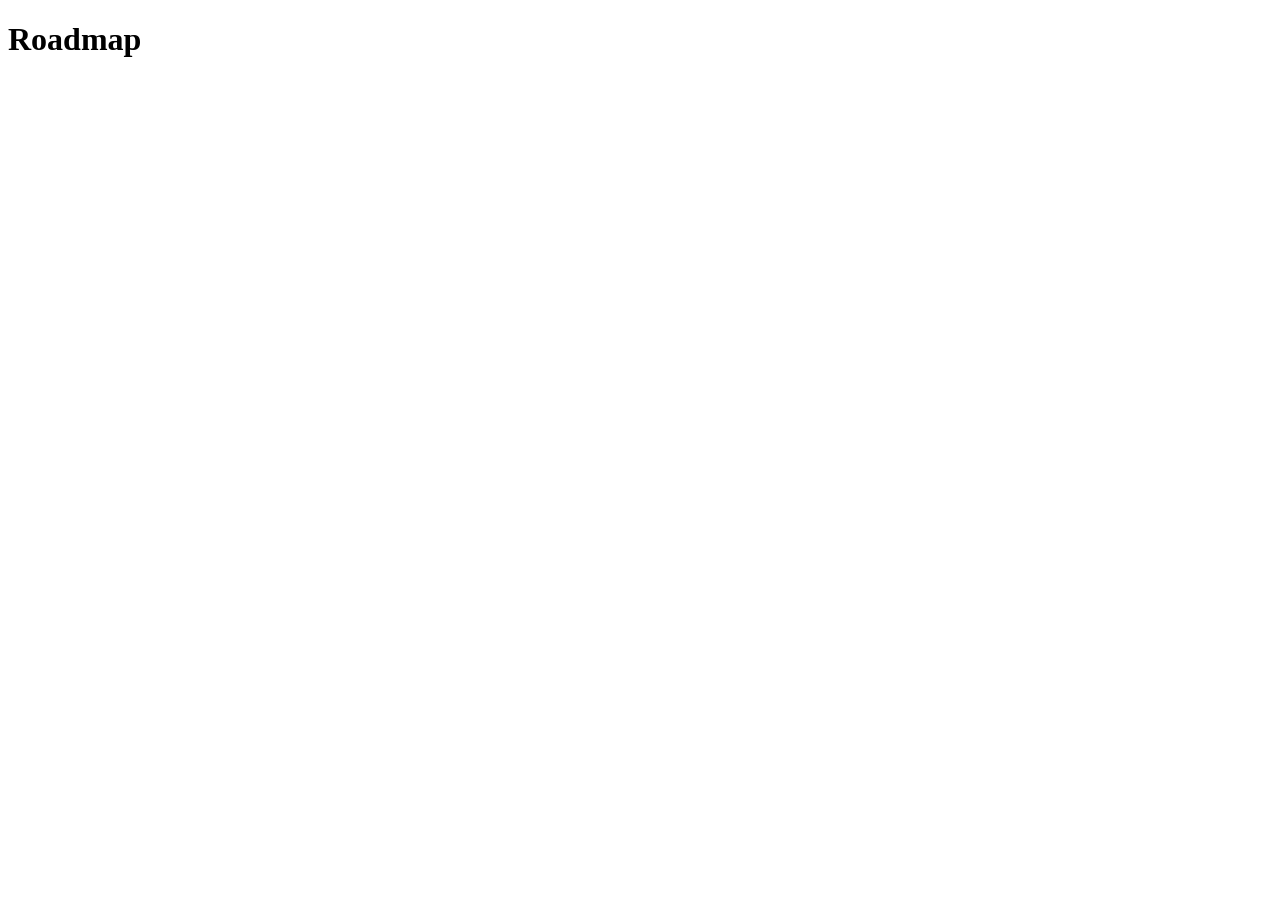
==== index.html @ 21d9bcfc "asdasd" ====
<!DOCTYPE html>
<html lang="en">
<head>
    <meta charset="UTF-8">
    <meta name="viewport" content="width=device-width, initial-scale=1.0">
    <title>Document</title>
</head>
<body>
    <h1>Roadmap</h1>
    <h2></h2>
</body>
</html>
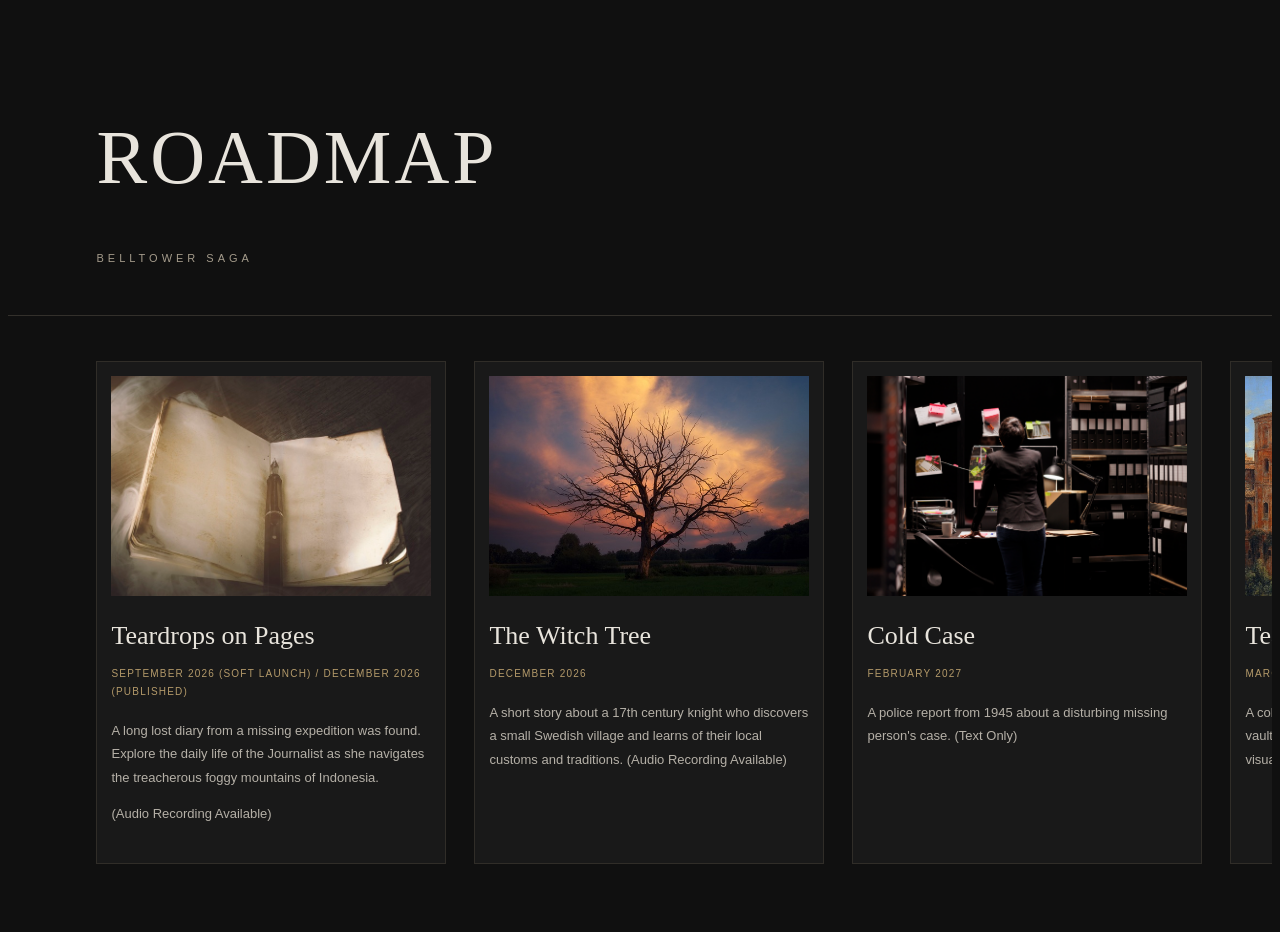
==== commit 0b720e30: "asdsa" ====
--- a/index.html
+++ b/index.html
@@ -1,12 +1,75 @@
+
 <!DOCTYPE html>
 <html lang="en">
 <head>
     <meta charset="UTF-8">
     <meta name="viewport" content="width=device-width, initial-scale=1.0">
-    <title>Document</title>
+
+    <title>Belltower Saga | Roadmap</title>
+
+    <link rel="stylesheet" href="styles.css">
 </head>
+
 <body>
-    <h1>Roadmap</h1>
-    <h2></h2>
+
+    <header>
+        <h1>Roadmap</h1>
+        <p>Belltower Saga</p>
+    </header>
+
+    <main>
+
+        <section class="story">
+            <img src="pages.jpg" alt="Teardrops on Pages">
+            <h2>Teardrops on Pages</h2>
+            <h3>September 2026 (Soft Launch) / December 2026 (Published)</h3>
+            <p>A long lost diary from a missing expedition was found. Explore the daily life of the Journalist as she navigates the treacherous foggy mountains of Indonesia.</p>
+            <p>(Audio Recording Available)</p>
+        </section>
+
+        <section class="story">
+            <img src="witchtree.jpg" alt="The Witch Tree">
+            <h2>The Witch Tree</h2>
+            <h3>December 2026</h3>
+            <p>A short story about a 17th century knight who discovers a small Swedish village and learns of their local customs and traditions. (Audio Recording Available)</p>
+        </section>
+
+        <section class="story">
+            <img src="coldcase.jpg" alt="Cold Case">
+            <h2>Cold Case</h2>
+            <h3>February 2027</h3>
+            <p>A police report from 1945 about a disturbing missing person's case. (Text Only)</p>
+        </section>
+
+        <section class="story">
+            <img src="paintings.jpg" alt="Teardrops on Paintings">
+            <h2>Teardrops on Paintings</h2>
+            <h3>March 2027</h3>
+            <p>A collection of 14th century paintings stored in the deep vaults of Belltower Archives. Follow the story using visual cues and information. (Images Only)</p>
+        </section>
+
+        <section class="story">
+            <img src="sunkengreed.jpg" alt="Sunken Greed">
+            <h2>Sunken Greed</h2>
+            <h3>April 2027</h3>
+            <p>A recovered captain's log from a lost vessel that went missing in 2007. (Text Only)</p>
+        </section>
+
+        <section class="story">
+            <img src="confession.png" alt="The Confession">
+            <h2>The Confession</h2>
+            <h3>May 2027</h3>
+            <p>A mother tries to protect her daughter from horrors that torment her after they settle into a small mining outpost. (Audio Recording Available)</p>
+        </section>
+
+        <section class="story">
+            <img src="photographs.jpg" alt="Teardrops on Photographs">
+            <h2>Teardrops on Photographs</h2>
+            <h3>June 2027</h3>
+            <p>The finale of the Belltower Saga. Explore the story through a series of photographs recovered from an vacation that went wrong. Everything will be revealed. All mysteries will be answered. (Images Only)</p>
+        </section>
+
+    </main>
+
 </body>
 </html>
--- a/styles.css
+++ b/styles.css
@@ -0,0 +1,126 @@
+```css
+/* GENERAL SETTINGS */
+* {
+    margin: 0;
+    padding: 0;
+    box-sizing: border-box;
+}
+
+html {
+    scroll-behavior: smooth;
+}
+
+body {
+    background-color: #101010;
+    color: #e8e4dc;
+    font-family: Georgia, "Times New Roman", serif;
+    min-height: 100vh;
+}
+
+/* HEADER */
+header {
+    padding: 55px 7% 40px;
+    border-bottom: 1px solid #33302b;
+}
+
+header h1 {
+    font-size: clamp(42px, 7vw, 76px);
+    font-weight: normal;
+    letter-spacing: 3px;
+    text-transform: uppercase;
+}
+
+header p {
+    margin-top: 12px;
+    color: #a49b8b;
+    font-family: Arial, sans-serif;
+    font-size: 11px;
+    letter-spacing: 4px;
+    text-transform: uppercase;
+}
+
+/* HORIZONTAL STORY ROADMAP */
+main {
+    display: flex;
+    gap: 28px;
+    overflow-x: auto;
+    padding: 45px 7% 60px;
+    scroll-snap-type: x mandatory;
+    scroll-padding-left: 7%;
+    scrollbar-color: #76684f #1b1b1b;
+    scrollbar-width: thin;
+}
+
+/* INDIVIDUAL STORY CARDS */
+.story {
+    flex: 0 0 320px;
+    scroll-snap-align: start;
+    background-color: #191919;
+    border: 1px solid #302d28;
+    padding: 14px 14px 24px;
+    transition: border-color 0.3s ease;
+}
+
+.story:hover {
+    border-color: #a58a5a;
+}
+
+/* STORY IMAGES */
+.story img {
+    display: block;
+    width: 100%;
+    height: 220px;
+    object-fit: cover;
+    background-color: #242321;
+    margin-bottom: 24px;
+}
+
+/* STORY TITLES */
+.story h2 {
+    font-size: 26px;
+    font-weight: normal;
+    line-height: 1.2;
+    margin: 0 0 14px;
+}
+
+/* RELEASE DATES */
+.story h3 {
+    color: #b49a6a;
+    font-family: Arial, sans-serif;
+    font-size: 10px;
+    font-weight: normal;
+    letter-spacing: 1.2px;
+    line-height: 1.8;
+    text-transform: uppercase;
+    margin-bottom: 18px;
+}
+
+/* STORY DESCRIPTIONS */
+.story p {
+    color: #b5b0a7;
+    font-family: Arial, sans-serif;
+    font-size: 13px;
+    line-height: 1.8;
+}
+
+/* MOBILE SCREEN */
+@media (max-width: 600px) {
+    header {
+        padding: 38px 6% 30px;
+    }
+
+    main {
+        gap: 18px;
+        padding: 30px 6% 45px;
+        scroll-padding-left: 6%;
+    }
+
+    .story {
+        flex-basis: 82vw;
+    }
+
+    .story img {
+        height: 210px;
+    }
+}
+```
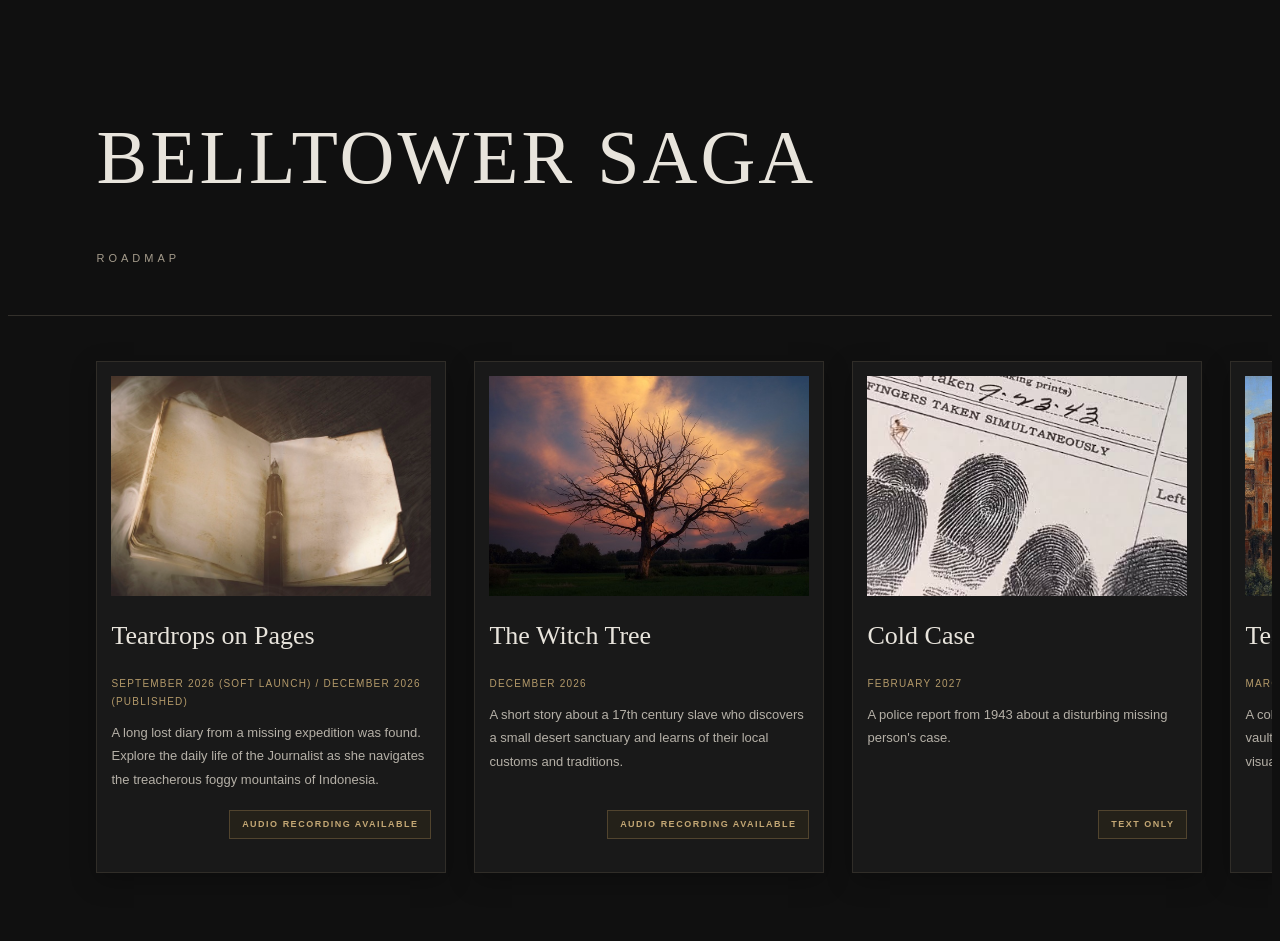
==== commit fe23e93d: "oopsie aa" ====
--- a/index.html
+++ b/index.html
@@ -13,8 +13,8 @@
 <body>
 
     <header>
-        <h1>Roadmap</h1>
-        <p>Belltower Saga</p>
+        <h1>Belltower Saga</h1>
+        <p>Roadmap</p>
     </header>
 
     <main>
@@ -24,49 +24,55 @@
             <h2>Teardrops on Pages</h2>
             <h3>September 2026 (Soft Launch) / December 2026 (Published)</h3>
             <p>A long lost diary from a missing expedition was found. Explore the daily life of the Journalist as she navigates the treacherous foggy mountains of Indonesia.</p>
-            <p>(Audio Recording Available)</p>
+            <p>Audio Recording Available</p>
         </section>
 
         <section class="story">
             <img src="witchtree.jpg" alt="The Witch Tree">
             <h2>The Witch Tree</h2>
             <h3>December 2026</h3>
-            <p>A short story about a 17th century knight who discovers a small Swedish village and learns of their local customs and traditions. (Audio Recording Available)</p>
+            <p>A short story about a 17th century slave who discovers a small desert sanctuary and learns of their local customs and traditions.</p>
+            <p>Audio Recording Available</p>
         </section>
 
         <section class="story">
-            <img src="coldcase.jpg" alt="Cold Case">
+            <img src="coldcase.png" alt="Cold Case">
             <h2>Cold Case</h2>
             <h3>February 2027</h3>
-            <p>A police report from 1945 about a disturbing missing person's case. (Text Only)</p>
+            <p>A police report from 1943 about a disturbing missing person's case.</p>
+            <p>Text Only</p>
         </section>
 
         <section class="story">
             <img src="paintings.jpg" alt="Teardrops on Paintings">
             <h2>Teardrops on Paintings</h2>
             <h3>March 2027</h3>
-            <p>A collection of 14th century paintings stored in the deep vaults of Belltower Archives. Follow the story using visual cues and information. (Images Only)</p>
+            <p>A collection of 14th century paintings stored in the deep vaults of Belltower Archives. Follow the story using visual cues and information.</p>
+            <p>Images Only</p>
         </section>
 
         <section class="story">
             <img src="sunkengreed.jpg" alt="Sunken Greed">
             <h2>Sunken Greed</h2>
             <h3>April 2027</h3>
-            <p>A recovered captain's log from a lost vessel that went missing in 2007. (Text Only)</p>
+            <p>A recovered captain's log from a lost vessel that went missing in 2007.</p>
+            <p>Text Only</p>
         </section>
 
         <section class="story">
-            <img src="confession.png" alt="The Confession">
+            <img src="confession.jpg" alt="The Confession">
             <h2>The Confession</h2>
             <h3>May 2027</h3>
-            <p>A mother tries to protect her daughter from horrors that torment her after they settle into a small mining outpost. (Audio Recording Available)</p>
+            <p>A mother tries to protect her daughter from horrors that torment her after they settle into a small mining outpost.</p>
+            <p>Audio Recording Available</p>
         </section>
 
         <section class="story">
             <img src="photographs.jpg" alt="Teardrops on Photographs">
             <h2>Teardrops on Photographs</h2>
             <h3>June 2027</h3>
-            <p>The finale of the Belltower Saga. Explore the story through a series of photographs recovered from an vacation that went wrong. Everything will be revealed. All mysteries will be answered. (Images Only)</p>
+            <p>The finale of the Belltower Saga. Explore the story through a series of photographs recovered from a vacation that went wrong. Everything will be revealed. All mysteries will be answered.</p>
+            <p>Images Only</p>
         </section>
 
     </main>
--- a/styles.css
+++ b/styles.css
@@ -123,4 +123,77 @@
         height: 210px;
     }
 }
+
+
+/* STORY CONTENT TYPE LABELS */
+.story p:last-child {
+    display: inline-block;
+    margin-top: 18px;
+    padding: 7px 12px;
+    color: #c4a875;
+    background-color: #242119;
+    border: 1px solid #51442e;
+    font-family: Arial, sans-serif;
+    font-size: 9px;
+    font-weight: bold;
+    letter-spacing: 1.5px;
+    line-height: 1.5;
+    text-transform: uppercase;
+}
+
+
+/* STORY CARD LAYOUT */
+.story {
+    display: flex;
+    flex-direction: column;
+}
+
+/* STORY CONTENT TYPE LABELS */
+.story p:last-child {
+    display: inline-block;
+    align-self: flex-start;
+    margin-top: auto;
+    padding: 7px 12px;
+    color: #c4a875;
+    background-color: #242119;
+    border: 1px solid #51442e;
+    font-family: Arial, sans-serif;
+    font-size: 9px;
+    font-weight: bold;
+    letter-spacing: 1.5px;
+    line-height: 1.5;
+    text-transform: uppercase;
+    margin-left: auto
+}
+
+.story p:first-of-type {
+    margin-top: -8px;
+}
+
+
+/* CARD DEPTH */
+.story {
+    box-shadow: 0 8px 24px rgba(0, 0, 0, 0.25);
+    transition: border-color 0.3s ease, transform 0.3s ease,
+                box-shadow 0.3s ease;
+}
+
+/* CARD HOVER */
+.story:hover {
+    border-color: #a58a5a;
+    transform: translateY(-5px);
+    box-shadow: 0 12px 30px rgba(0, 0, 0, 0.4);
+}
+
+/* IMAGE TRANSITION */
+.story img {
+    transition: filter 0.4s ease;
+}
+
+.story:hover img {
+    filter: brightness(0.85);
+}
+
+
+
 ```
